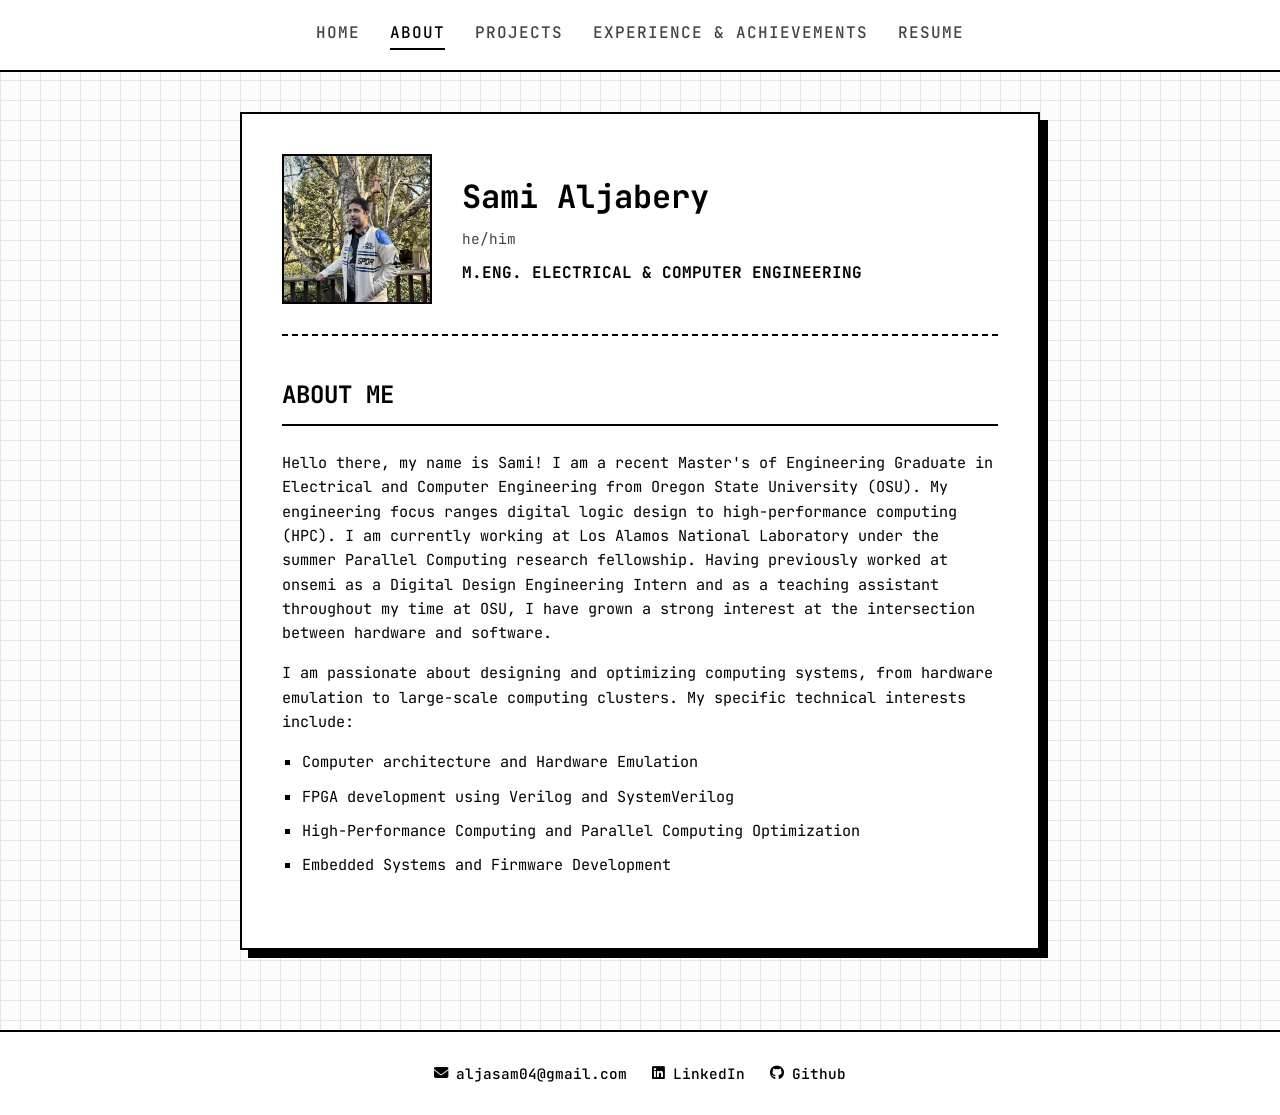
==== about.html @ 4f6ff234 "Added about section" ====
<!DOCTYPE html>
<html lang="en">
<head>
<meta charset="UTF-8">
<meta name="viewport" content="width=device-width, initial-scale=1.0">
<title>About — Sami Aljabery</title>
<link rel="stylesheet" href="style.css">
<link rel="stylesheet" href="https://cdnjs.cloudflare.com/ajax/libs/font-awesome/6.4.0/css/all.min.css">
</head>
<body>

<nav>
    <div class="nav-inner">
        <a href="index.html">Home</a>
        <a href="about.html" class="active">About</a>
        <a href="projects.html">Projects</a>
        <a href="experience.html">Experience & Achievements</a>
        <a href="assets/Sami_Aljabery_Resume.pdf" target="_blank" rel="noopener">Resume</a>
    </div>
</nav>


<div class="container">
    <div class="hero">
        <img src="assets/IMG_7011.jpg" alt="Sami Aljabery" class="profile-pic">
        <div class="hero-text">
            <h1>Sami Aljabery</h1>
            <p class="pronouns">he/him</p>
            <p class="title">M.Eng. Electrical & Computer Engineering</p>
        </div>
    </div>

    <main class="content">
        <h1>About Me</h1>
        <p>
            Hello there, my name is Sami! I am a recent Master's of Engineering Graduate in Electrical and Computer Engineering from Oregon State University (OSU). My engineering focus ranges digital logic design to high-performance computing (HPC). I am currently working at Los Alamos National Laboratory under the summer Parallel Computing research fellowship. Having previously worked at onsemi as a Digital Design Engineering Intern and as a teaching assistant throughout my time at OSU, I have grown a strong interest at the intersection between hardware and software.
        </p>
        <p>
            I am passionate about designing and optimizing computing systems, from hardware emulation to large-scale computing clusters. My specific technical interests include:
        </p>
        
        <ul>
            <li>Computer architecture and Hardware Emulation</li>
            <li>FPGA development using Verilog and SystemVerilog</li>
            <li>High-Performance Computing and Parallel Computing Optimization</li>
            <li>Embedded Systems and Firmware Development</li>
        </ul>
    </main>
</div>

<footer>
    <div class="footer-inner">
        <p><i class="fas fa-envelope"></i> <a href="mailto:aljasam04@gmail.com">aljasam04@gmail.com</a></p>
        <p><i class="fab fa-linkedin"></i> <a href="https://www.linkedin.com/in/samialjabery">LinkedIn</a></p>
        <p><i class="fab fa-github"></i> <a href="https://github.com/Aljabmuj">Github</a></p>
    </div>
</footer>

</body>
</html>
---- style.css ----
/* Core Variables & Typography - Schematic Minimalist */
@import url('https://fonts.googleapis.com/css2?family=JetBrains+Mono:wght@400;500;700&display=swap');

:root {
    --text-main: #000000;
    --text-light: #444444;
    --border-color: #000000;
    --bg-color: #ffffff;
    --grid-color: #e5e5e5;
    --mono: "JetBrains Mono", "Courier New", Courier, monospace;
}

* { 
    margin: 0; 
    padding: 0; 
    box-sizing: border-box; 
    /* Force sharp edges for the schematic look */
    border-radius: 0 !important; 
}

body {
    font-family: var(--mono);
    color: var(--text-main);
    line-height: 1.6;
    -webkit-font-smoothing: antialiased;
    /* Blueprint/Schematic Grid Background */
    background-color: #fcfcfc;
    background-image: 
        linear-gradient(var(--grid-color) 1px, transparent 1px),
        linear-gradient(90deg, var(--grid-color) 1px, transparent 1px);
    background-size: 20px 20px;
    display: flex;
    flex-direction: column;
    min-height: 100vh;
}

/* Top Navigation */
nav {
    border-bottom: 2px solid var(--border-color);
    padding: 20px 0;
    background: var(--bg-color);
    position: sticky;
    top: 0;
    z-index: 100;
}

.nav-inner {
    max-width: 800px;
    margin: 0 auto;
    display: flex;
    justify-content: center;
    gap: 30px;
    flex-wrap: wrap;
    padding: 0 20px;
}

.nav-inner a {
    text-decoration: none;
    color: var(--text-light);
    font-size: 1rem;
    font-weight: 500;
    text-transform: uppercase;
    letter-spacing: 1px;
    padding-bottom: 2px;
    border-bottom: 2px solid transparent;
    transition: all 0.2s ease;
}

.nav-inner a.active, .nav-inner a:hover {
    color: var(--text-main);
    border-bottom: 2px solid var(--border-color);
}

/* Main Layout Wrapper */
.container {
    max-width: 800px;
    margin: 40px auto;
    padding: 40px;
    background: var(--bg-color);
    border: 2px solid var(--border-color);
    box-shadow: 8px 8px 0px var(--border-color);
    flex: 1; /* Pushes footer down */
}

/* Hero Section (Index Only) */
.hero {
    display: flex;
    align-items: center;
    gap: 30px;
    margin-bottom: 40px;
    padding-bottom: 30px;
    border-bottom: 2px dashed var(--border-color);
}

.profile-pic {
    width: 150px;
    height: 150px;
    object-fit: cover;
    border: 2px solid var(--border-color);
    /* Square profile pic for schematic look */
}

.hero h1 {
    font-size: 2rem;
    margin-top: 0;
    margin-bottom: 5px;
}

.hero .pronouns {
    color: var(--text-light);
    font-size: 0.9rem;
    margin-bottom: 10px;
}

.hero .title {
    font-size: 1rem;
    font-weight: 700;
    text-transform: uppercase;
}

/* Content Area */
.content h1 {
    font-size: 1.5rem;
    font-weight: 700;
    text-transform: uppercase;
    border-bottom: 2px solid var(--border-color);
    padding-bottom: 10px;
    margin-bottom: 25px;
    margin-top: 40px;
}

.content h1:first-child {
    margin-top: 0;
}

.content p {
    margin-bottom: 16px;
    font-size: 0.95rem;
}

.content ul {
    margin-left: 20px;
    margin-bottom: 30px;
    list-style-type: square;
}

.content li {
    margin-bottom: 10px;
    font-size: 0.95rem;
}

.content a {
    color: var(--text-main);
    text-decoration: underline;
    font-weight: 700;
}

.content a:hover {
    background-color: var(--text-main);
    color: var(--bg-color);
    text-decoration: none;
}

/* List Items (Experience & Projects) */
.list-item {
    margin-bottom: 40px;
}

.item-header {
    display: flex;
    justify-content: space-between;
    align-items: baseline;
    margin-bottom: 5px;
    flex-wrap: wrap;
    gap: 10px;
}

.item-header h3 {
    font-size: 1.1rem;
    font-weight: 700;
}

.date {
    font-size: 0.85rem;
    font-weight: 700;
    color: var(--text-main);
    background: #e5e5e5;
    padding: 2px 8px;
    border: 1px solid var(--border-color);
    white-space: nowrap;
}

.org {
    font-weight: 700;
    text-transform: uppercase;
    color: var(--text-light);
    margin-bottom: 12px;
    font-size: 0.9rem;
    letter-spacing: 0.5px;
}

.award-badge {
    font-size: 0.75rem;
    text-transform: uppercase;
    font-weight: 700;
    border: 1px dashed var(--border-color);
    padding: 2px 8px;
    margin-left: 10px;
    vertical-align: middle;
}

/* Chips / Tech Stack */
.chip-container {
    display: flex;
    flex-wrap: wrap;
    gap: 8px;
    margin-top: 15px;
}

.chip {
    background: var(--bg-color);
    color: var(--text-main);
    padding: 4px 10px;
    font-size: 0.8rem;
    font-weight: 700;
    text-transform: uppercase;
    border: 1px solid var(--border-color);
}

/* Skills Grid */
.skills-grid {
    display: grid;
    grid-template-columns: repeat(auto-fit, minmax(250px, 1fr));
    gap: 30px;
    margin-top: 20px;
}

.skill-category h3 {
    font-size: 1rem;
    text-transform: uppercase;
    border-bottom: 1px dashed var(--border-color);
    padding-bottom: 8px;
    margin-bottom: 15px;
}

/* Global Footer */
footer {
    background: var(--bg-color);
    border-top: 2px solid var(--border-color);
    padding: 30px 20px;
    margin-top: 40px;
}

.footer-inner {
    max-width: 800px;
    margin: 0 auto;
    display: flex;
    justify-content: center;
    gap: 25px;
    flex-wrap: wrap;
}

.footer-inner p {
    font-size: 0.9rem;
    display: flex;
    align-items: center;
    gap: 8px;
    font-weight: 500;
}

.footer-inner a {
    color: var(--text-main);
    text-decoration: none;
}

.footer-inner a:hover {
    text-decoration: underline;
}

/* Mobile Responsiveness */
@media (max-width: 768px) {
    .container {
        margin: 20px;
        padding: 25px;
        box-shadow: 4px 4px 0px var(--border-color);
    }
    
    .hero {
        flex-direction: column;
        text-align: center;
    }
    
    .footer-inner {
        flex-direction: column;
        align-items: center;
        gap: 15px;
    }
}
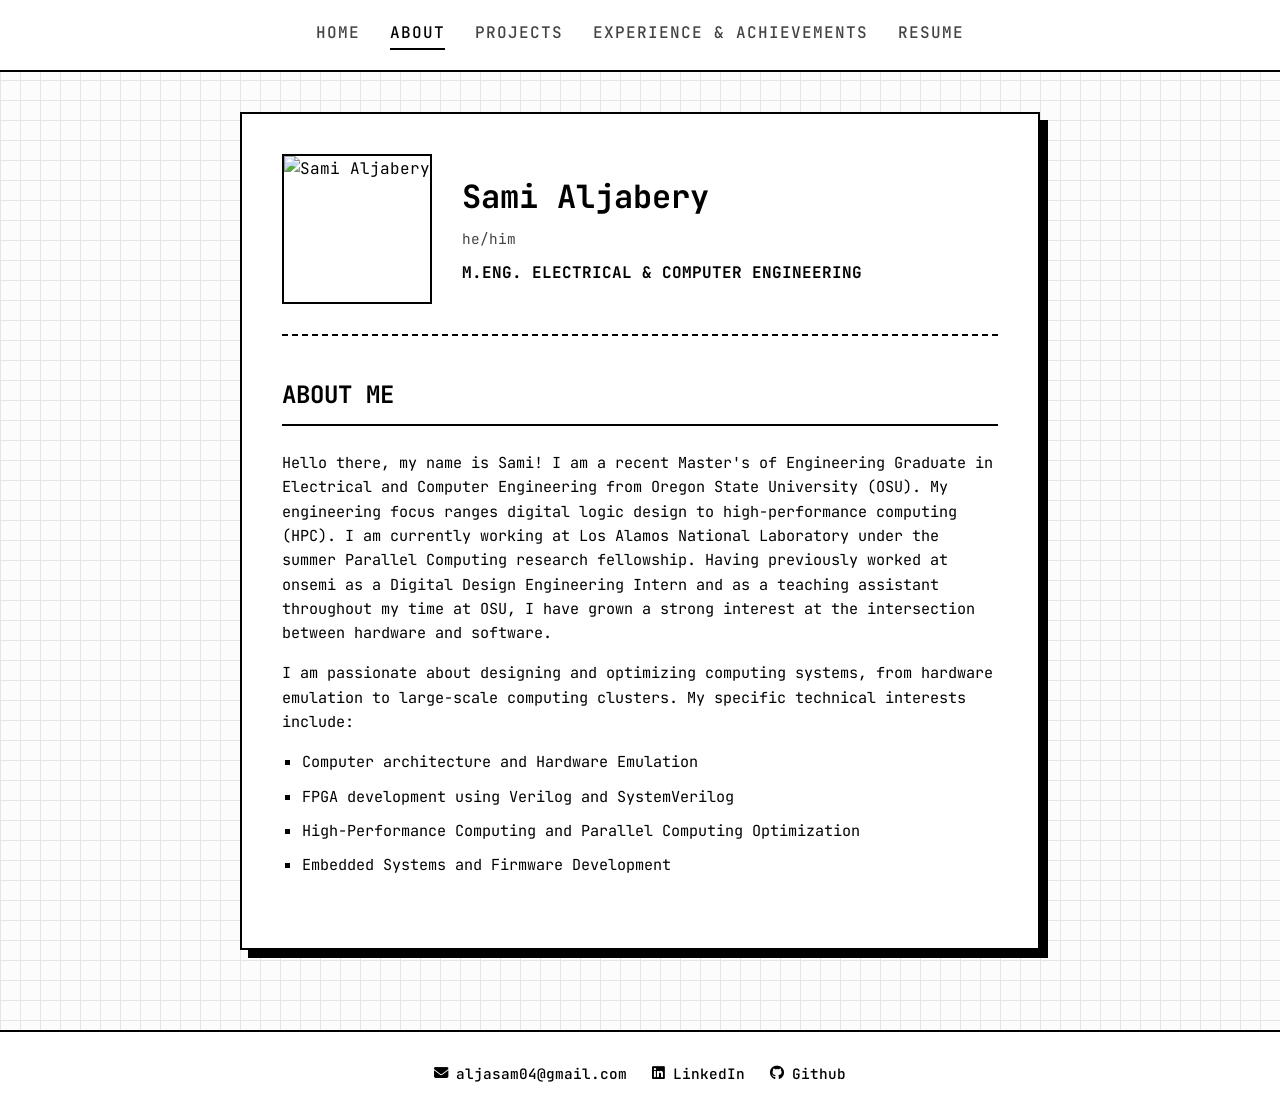
==== commit 5a812e95: "added custom made favicon" ====
--- a/about.html
+++ b/about.html
@@ -6,6 +6,7 @@
 <title>About — Sami Aljabery</title>
 <link rel="stylesheet" href="style.css">
 <link rel="stylesheet" href="https://cdnjs.cloudflare.com/ajax/libs/font-awesome/6.4.0/css/all.min.css">
+<link rel="icon" type="image/png" href="assets/Sami_Favicon.png">
 </head>
 <body>
 
